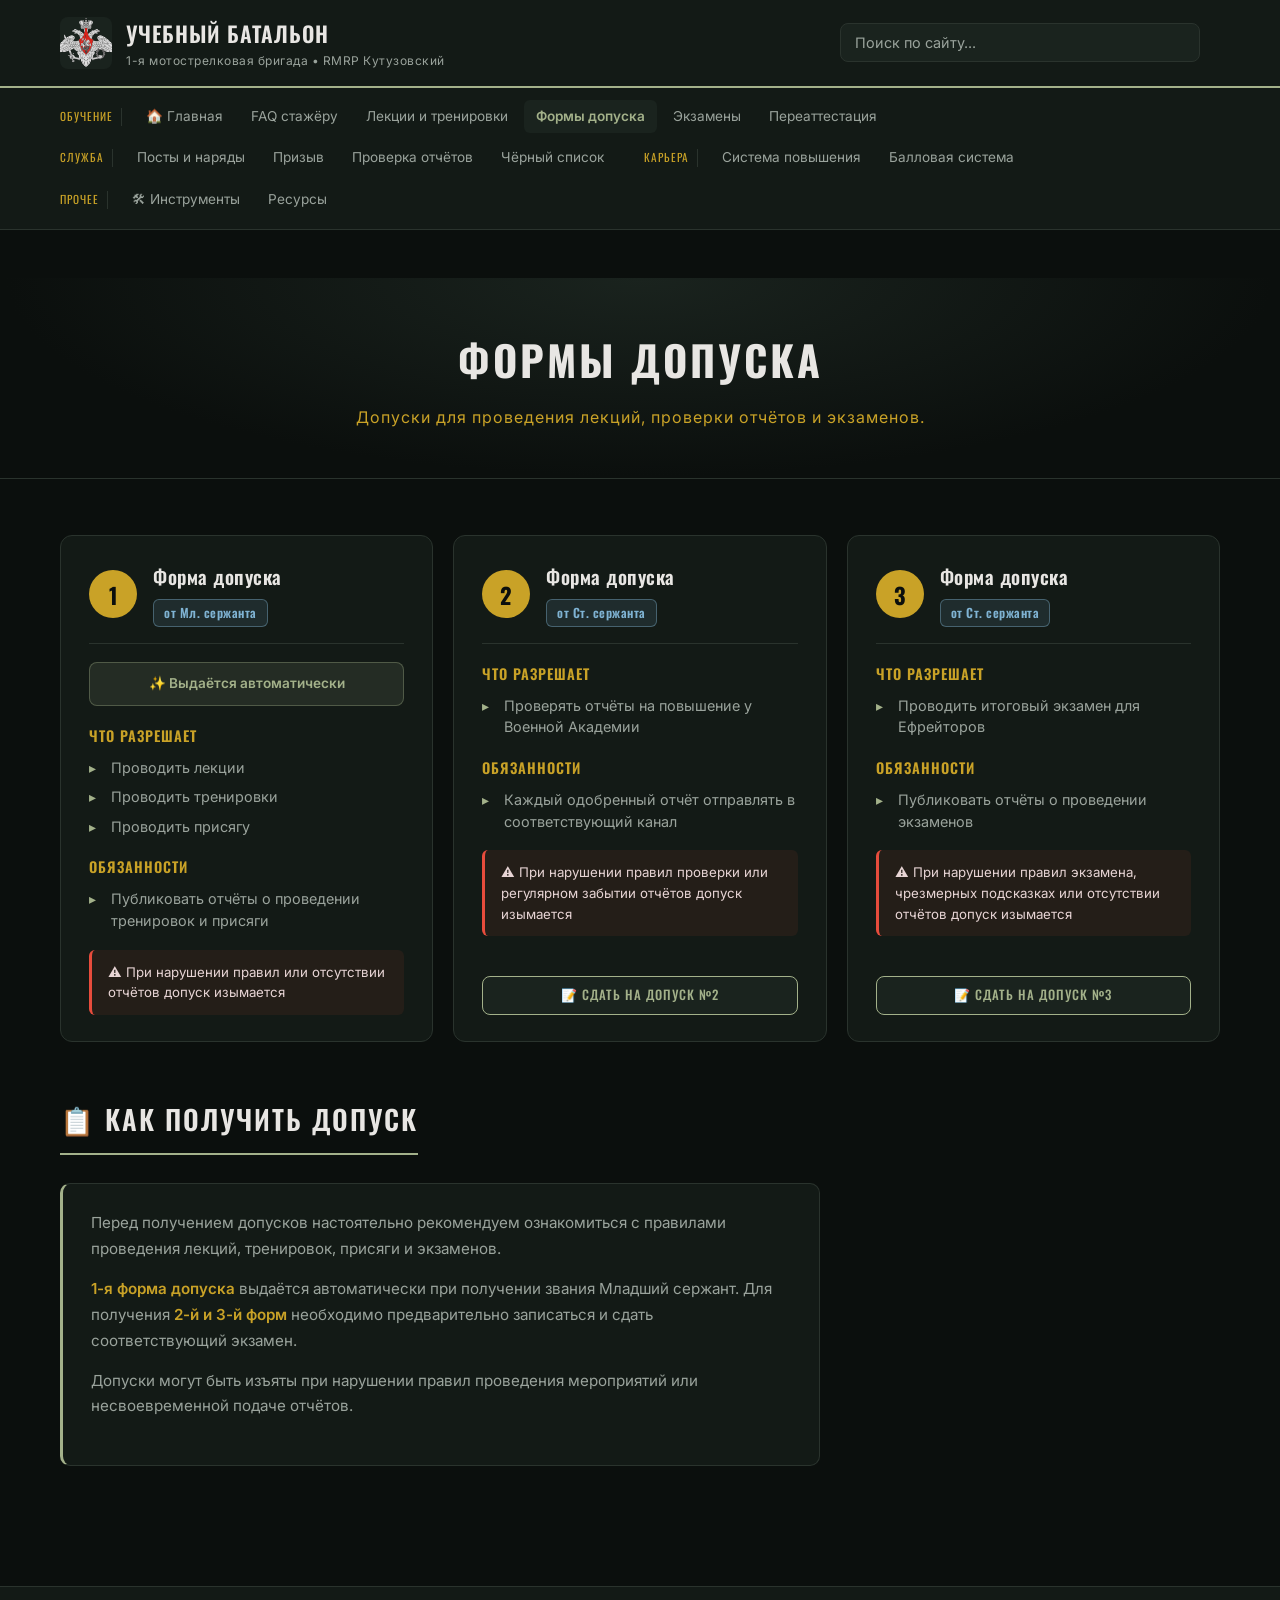
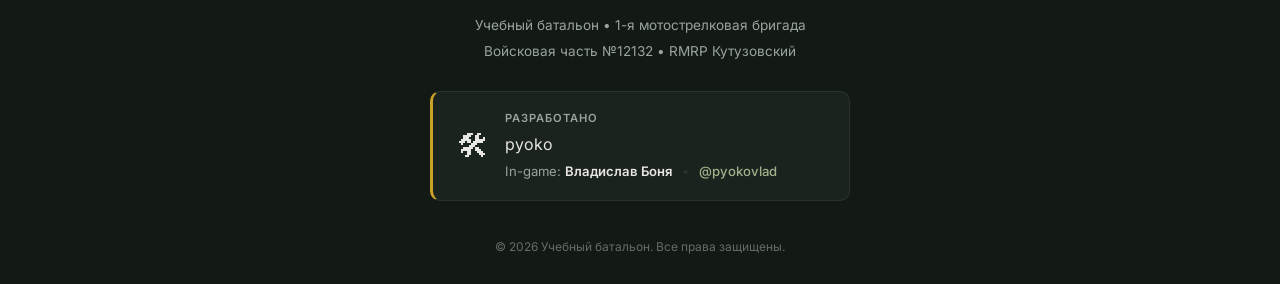
==== access.html @ df7196bb "Add files via upload" ====
<!DOCTYPE html>
<html lang="ru">
<head>
    <meta charset="UTF-8">
    <meta name="viewport" content="width=device-width, initial-scale=1.0">
    <title>Формы допуска | Учебный батальон</title>

    <link rel="preconnect" href="https://fonts.googleapis.com">
    <link rel="preconnect" href="https://fonts.gstatic.com" crossorigin>
    <link href="https://fonts.googleapis.com/css2?family=Oswald:wght@400;500;600;700&family=Inter:wght@400;500;600;700&display=swap" rel="stylesheet">

    <link rel="stylesheet" href="css/style.css">
</head>
<body>

    
    <header class="header">
        <div class="container header__inner">
            <a href="index.html" class="brand">
                <img src="img/logo.png" alt="Эмблема Учебного батальона" class="brand__logo">
                <div class="brand__text">
                    <span class="brand__title">Учебный батальон</span>
                    <span class="brand__subtitle">1-я мотострелковая бригада • RMRP Кутузовский</span>
                </div>
            </a>

            <div class="search">
                <input
                    type="text"
                    class="search__input"
                    id="searchInput"
                    placeholder="Поиск по сайту..."
                    autocomplete="off"
                >
                <button class="search__clear" id="searchClear" type="button" aria-label="Очистить">x</button>
                <div class="search__results" id="searchResults"></div>
            </div>
            <button class="burger" id="burgerBtn" aria-label="Открыть меню">
                <span></span><span></span><span></span>
            </button>
        </div>
    </header>

    
    <nav class="nav" id="mainNav">
        <div class="container nav__inner">
            <div class="nav__group">
                <span class="nav__group-label">Обучение</span>
                <a href="index.html" class="nav__link">🏠 Главная</a>
                <a href="faq.html" class="nav__link">FAQ стажёру</a>
                <a href="lectures.html" class="nav__link">Лекции и тренировки</a>
                <a href="access.html" class="nav__link active">Формы допуска</a>
                <a href="exams.html" class="nav__link">Экзамены</a>
                <a href="reattestation.html" class="nav__link">Переаттестация</a>
            </div>
            <div class="nav__group">
                <span class="nav__group-label">Служба</span>
                <a href="posts.html" class="nav__link">Посты и наряды</a>
                <a href="recruitment.html" class="nav__link">Призыв</a>
                <a href="reports.html" class="nav__link">Проверка отчётов</a>
                <a href="blacklist.html" class="nav__link">Чёрный список</a>
            </div>
            <div class="nav__group">
                <span class="nav__group-label">Карьера</span>
                <a href="promotion.html" class="nav__link">Система повышения</a>
                <a href="points.html" class="nav__link">Балловая система</a>
            </div>
            <div class="nav__group">
                <span class="nav__group-label">Прочее</span>
                <a href="tools.html" class="nav__link">🛠 Инструменты</a>
                <a href="resources.html" class="nav__link">Ресурсы</a>
            </div>
        </div>
    </nav>

    
    <main class="main">

        
        <section class="page-header">
            <div class="container">
                <h1 class="page-header__title">Формы допуска</h1>
                <p class="page-header__subtitle">Допуски для проведения лекций, проверки отчётов и экзаменов.</p>
            </div>
        </section>

        <div class="container">

            
            <section class="section">
                <div class="access-grid">

                    
                    <div class="access-card">
                        <div class="access-card__header">
                            <span class="access-card__number">1</span>
                            <div class="access-card__heading">
                                <h3 class="access-card__title">Форма допуска</h3>
                                <span class="access-card__rank">от Мл. сержанта</span>
                            </div>
                        </div>

                        <div class="access-card__auto">
                            ✨ Выдаётся автоматически
                        </div>

                        <div class="access-card__section">
                            <h4 class="access-card__section-title">Что разрешает</h4>
                            <ul class="access-card__list">
                                <li>Проводить лекции</li>
                                <li>Проводить тренировки</li>
                                <li>Проводить присягу</li>
                            </ul>
                        </div>

                        <div class="access-card__section">
                            <h4 class="access-card__section-title">Обязанности</h4>
                            <ul class="access-card__list">
                                <li>Публиковать отчёты о проведении тренировок и присяги</li>
                            </ul>
                        </div>

                        <div class="access-card__warning">
                            ⚠ При нарушении правил или отсутствии отчётов допуск изымается
                        </div>
                    </div>

                    
                    <div class="access-card">
                        <div class="access-card__header">
                            <span class="access-card__number">2</span>
                            <div class="access-card__heading">
                                <h3 class="access-card__title">Форма допуска</h3>
                                <span class="access-card__rank">от Ст. сержанта</span>
                            </div>
                        </div>

                        <div class="access-card__section">
                            <h4 class="access-card__section-title">Что разрешает</h4>
                            <ul class="access-card__list">
                                <li>Проверять отчёты на повышение у Военной Академии</li>
                            </ul>
                        </div>

                        <div class="access-card__section">
                            <h4 class="access-card__section-title">Обязанности</h4>
                            <ul class="access-card__list">
                                <li>Каждый одобренный отчёт отправлять в соответствующий канал</li>
                            </ul>
                        </div>

                        <div class="access-card__warning">
                            ⚠ При нарушении правил проверки или регулярном забытии отчётов допуск изымается
                        </div>

                        <a href="https://docs.google.com/forms/d/e/1FAIpQLSc1mubwVlGG3bKGA7rMgN6jAyM0IfJm-0R8HkZyYmWvOc7ViA/viewform" target="_blank" class="btn btn--small access-card__btn">📝 Сдать на допуск №2</a>
                    </div>

                    
                    <div class="access-card">
                        <div class="access-card__header">
                            <span class="access-card__number">3</span>
                            <div class="access-card__heading">
                                <h3 class="access-card__title">Форма допуска</h3>
                                <span class="access-card__rank">от Ст. сержанта</span>
                            </div>
                        </div>

                        <div class="access-card__section">
                            <h4 class="access-card__section-title">Что разрешает</h4>
                            <ul class="access-card__list">
                                <li>Проводить итоговый экзамен для Ефрейторов</li>
                            </ul>
                        </div>

                        <div class="access-card__section">
                            <h4 class="access-card__section-title">Обязанности</h4>
                            <ul class="access-card__list">
                                <li>Публиковать отчёты о проведении экзаменов</li>
                            </ul>
                        </div>

                        <div class="access-card__warning">
                            ⚠ При нарушении правил экзамена, чрезмерных подсказках или отсутствии отчётов допуск изымается
                        </div>

                        <a href="https://docs.google.com/forms/d/e/1FAIpQLSf_Vf9tO0Z27Of4yFQCGpBoKPguCtJFKDScznMhPJBxgLlDAA/viewform" target="_blank" class="btn btn--small access-card__btn">📝 Сдать на допуск №3</a>
                    </div>

                </div>
            </section>

            
            <section class="section">
                <h2 class="section__title">📋 Как получить допуск</h2>
                <div class="info-box">
                    <p>
                        Перед получением допусков настоятельно рекомендуем ознакомиться с правилами
                        проведения лекций, тренировок, присяги и экзаменов.
                    </p>
                    <p>
                        <strong>1-я форма допуска</strong> выдаётся автоматически при получении звания
                        Младший сержант. Для получения <strong>2-й и 3-й форм</strong> необходимо
                        предварительно записаться и сдать соответствующий экзамен.
                    </p>
                    <p>
                        Допуски могут быть изъяты при нарушении правил проведения мероприятий
                        или несвоевременной подаче отчётов.
                    </p>
                </div>
            </section>

        </div>
    </main>

    
    
    <footer class="footer">
        <div class="container footer__inner">

            <div class="footer__unit">
                <p class="footer__line">Учебный батальон • 1-я мотострелковая бригада</p>
                <p class="footer__line">Войсковая часть №12132 • RMRP Кутузовский</p>
            </div>
            
            <div class="footer__developer">
                <div class="footer__developer-icon">
                    🛠
                </div>
                <div class="footer__developer-info">
                    <span class="footer__developer-label">Разработано</span>
                    <div class="footer__developer-name">pyoko</div>
                    <div class="footer__developer-meta">
                        <span>In-game: <strong>Владислав Боня</strong></span>
                        <span class="footer__developer-divider">•</span>
                        <a href="#" target="_blank" class="footer__developer-contact">@pyokovlad</a>
                    </div>
                </div>
            </div>
            <p class="footer__copy">© 2026 Учебный батальон. Все права защищены.</p>
        </div>
    </footer>

    <script src="js/script.js"></script>
</body>
</html>
---- css/style.css ----
/* ============================================
   ПЕРЕМЕННЫЕ (цветовая палитра)
   ============================================ */
:root {
    
    --bg-main:      #0b0f0d;   
    --bg-card:      #131a16;   
    --bg-elevated:  #1a231e;   
    --bg-hover:     #212c25;   

    
    --accent:       #a3b18a;   
    --accent-gold:  #c9a227;   
    --accent-hover: #b8c4a0;   

    
    --text-main:    #e8e6e3;
    --text-muted:   #9aa39c;

    
    --border:       #2a332d;

    
    --font-heading: 'Oswald', sans-serif;
    --font-body:    'Inter', sans-serif;
}

/* ============================================
   СБРОС И БАЗА
   ============================================ */
* {
    margin: 0;
    padding: 0;
    box-sizing: border-box;
}

html {
    scroll-behavior: smooth;
}

body {
    font-family: var(--font-body);
    background-color: var(--bg-main);
    color: var(--text-main);
    line-height: 1.6;
    min-height: 100vh;
    display: flex;
    flex-direction: column;
}

img {
    max-width: 100%;
    display: block;
}

a {
    text-decoration: none;
    color: inherit;
}

.container {
    width: 100%;
    max-width: 1200px;
    margin: 0 auto;
    padding: 0 20px;
}

/* ============================================
   ШАПКА
   ============================================ */
.header {
    background: var(--bg-card);
    border-bottom: 2px solid var(--accent);
    position: sticky;
    top: 0;
    z-index: 100;
}

.header__inner {
    display: flex;
    align-items: center;
    justify-content: space-between;
    padding: 16px 20px;
    gap: 16px;
}


.brand {
    display: flex;
    align-items: center;
    gap: 14px;
}

.brand__logo {
    width: 52px;
    height: 52px;
    border-radius: 8px;
    background: var(--bg-elevated);
    object-fit: cover;
}

.brand__text {
    display: flex;
    flex-direction: column;
}

.brand__title {
    font-family: var(--font-heading);
    font-size: 1.35rem;
    font-weight: 600;
    letter-spacing: 1px;
    text-transform: uppercase;
    color: var(--text-main);
}

.brand__subtitle {
    font-size: 0.75rem;
    color: var(--text-muted);
    letter-spacing: 0.5px;
}

/* ============================================
   БУРГЕР-КНОПКА
   ============================================ */
.burger {
    display: none;               
    flex-direction: column;
    justify-content: center;
    gap: 5px;
    width: 44px;
    height: 44px;
    background: var(--bg-elevated);
    border: 1px solid var(--border);
    border-radius: 8px;
    cursor: pointer;
    padding: 10px;
    transition: background 0.25s;
}

.burger:hover {
    background: var(--bg-hover);
}

.burger span {
    display: block;
    height: 2px;
    width: 100%;
    background: var(--accent);
    border-radius: 2px;
    transition: transform 0.3s, opacity 0.3s;
}


.burger.is-open span:nth-child(1) { transform: translateY(7px) rotate(45deg); }
.burger.is-open span:nth-child(2) { opacity: 0; }
.burger.is-open span:nth-child(3) { transform: translateY(-7px) rotate(-45deg); }

/* ============================================
   НАВИГАЦИЯ
   ============================================ */
.nav {
    background: var(--bg-card);
    border-bottom: 1px solid var(--border);
}

.nav__inner {
    display: flex;
    flex-wrap: wrap;
    gap: 8px 28px;
    padding: 12px 20px;
}

.nav__group {
    display: flex;
    align-items: center;
    gap: 4px;
    flex-wrap: wrap;
}

.nav__group-label {
    font-family: var(--font-heading);
    font-size: 0.7rem;
    text-transform: uppercase;
    letter-spacing: 1px;
    color: var(--accent-gold);
    margin-right: 8px;
    padding-right: 8px;
    border-right: 1px solid var(--border);
}

.nav__link {
    font-size: 0.85rem;
    color: var(--text-muted);
    padding: 6px 12px;
    border-radius: 6px;
    transition: color 0.25s, background 0.25s;
    white-space: nowrap;
}

.nav__link:hover {
    color: var(--text-main);
    background: var(--bg-hover);
}

.nav__link.active {
    color: var(--accent);
    background: var(--bg-elevated);
    font-weight: 600;
}

/* ============================================
   ОСНОВНОЙ КОНТЕНТ
   ============================================ */
.main {
    flex: 1;                     
    padding: 48px 0 64px;
}



/* ============================================
   ФУТЕР
   ============================================ */
.footer {
    background: var(--bg-card);
    border-top: 1px solid var(--border);
    padding: 28px 0;
}

.footer__inner {
    text-align: center;
}

.footer__line {
    font-size: 0.85rem;
    color: var(--text-muted);
    margin-bottom: 4px;
}

.footer__copy {
    font-size: 0.75rem;
    color: var(--text-muted);
    opacity: 0.6;
    margin-top: 12px;
}

/* ============================================
   МОБИЛЬНАЯ ВЕРСИЯ
   ============================================ */
@media (max-width: 900px) {

    .burger {
        display: flex;
    }

    .brand__title {
        font-size: 1.1rem;
    }

    .brand__subtitle {
        font-size: 0.68rem;
    }

    
    .nav {
        position: fixed;
        top: 0;
        right: -300px;            
        width: 280px;
        height: 100vh;
        background: var(--bg-card);
        border-left: 1px solid var(--border);
        border-bottom: none;
        overflow-y: auto;
        padding-top: 80px;         
        transition: right 0.3s ease;
        z-index: 90;
    }

    .nav.is-open {
        right: 0;
    }

    .nav__inner {
        flex-direction: column;
        align-items: stretch;
        gap: 24px;
    }

    .nav__group {
        flex-direction: column;
        align-items: stretch;
        gap: 2px;
    }

    .nav__group-label {
        border-right: none;
        border-bottom: 1px solid var(--border);
        padding: 0 12px 8px;
        margin: 0 0 8px 0;
    }

    .nav__link {
        padding: 10px 14px;
        font-size: 0.95rem;
    }

    
    body.nav-open::before {
        content: '';
        position: fixed;
        inset: 0;
        background: rgba(0, 0, 0, 0.6);
        z-index: 85;
        animation: fadeIn 0.3s ease;
    }

    body.nav-open {
        overflow: hidden;          
    }

    .hero__title {
        font-size: 2.2rem;
        letter-spacing: 2px;
    }
}

@keyframes fadeIn {
    from { opacity: 0; }
    to   { opacity: 1; }
}

@media (max-width: 480px) {
    .brand__logo {
        width: 44px;
        height: 44px;
    }
    .brand__subtitle {
        display: none;             
    }
    .hero__title {
        font-size: 1.8rem;
    }
}


/* ============================================
   КНОПКИ
   ============================================ */
.btn {
    display: inline-block;
    font-family: var(--font-heading);
    font-size: 0.95rem;
    font-weight: 500;
    letter-spacing: 1px;
    text-transform: uppercase;
    padding: 12px 28px;
    border-radius: 8px;
    cursor: pointer;
    transition: all 0.25s ease;
    border: 1px solid transparent;
}

.btn--gold {
    background: var(--accent-gold);
    color: #0b0f0d;
}

.btn--gold:hover {
    background: #d9b23a;
    transform: translateY(-2px);
    box-shadow: 0 6px 18px rgba(201, 162, 39, 0.3);
}

.btn--outline {
    background: transparent;
    color: var(--accent);
    border-color: var(--accent);
}

.btn--outline:hover {
    background: var(--accent);
    color: #0b0f0d;
    transform: translateY(-2px);
}

.btn--small {
    padding: 8px 20px;
    font-size: 0.8rem;
    background: var(--bg-elevated);
    color: var(--accent);
    border: 1px solid var(--accent);
}

.btn--small:hover {
    background: var(--accent);
    color: #0b0f0d;
}

/* ============================================
   HERO (обновлённый)
   ============================================ */
.hero {
    text-align: center;
    padding: 64px 0 72px;
    background: radial-gradient(ellipse at top, var(--bg-elevated) 0%, var(--bg-main) 70%);
    border-bottom: 1px solid var(--border);
}

.hero__title {
    font-family: var(--font-heading);
    font-size: 3.4rem;
    font-weight: 700;
    text-transform: uppercase;
    letter-spacing: 4px;
    color: var(--text-main);
    margin-bottom: 14px;
}

.hero__subtitle {
    font-size: 1rem;
    color: var(--accent-gold);
    letter-spacing: 1.5px;
    margin-bottom: 22px;
}

.hero__text {
    max-width: 680px;
    margin: 0 auto 32px;
    color: var(--text-muted);
    font-size: 1.05rem;
}

.hero__actions {
    display: flex;
    justify-content: center;
    gap: 16px;
    flex-wrap: wrap;
}

/* ============================================
   СЕКЦИИ
   ============================================ */
.section {
    margin: 56px 0;
}

.section__title {
    font-family: var(--font-heading);
    font-size: 1.7rem;
    font-weight: 600;
    text-transform: uppercase;
    letter-spacing: 2px;
    color: var(--text-main);
    margin-bottom: 28px;
    padding-bottom: 12px;
    border-bottom: 2px solid var(--accent);
    display: inline-block;
}

/* ============================================
   КАРТОЧКИ (быстрый доступ)
   ============================================ */
.cards-grid {
    display: grid;
    grid-template-columns: repeat(auto-fill, minmax(280px, 1fr));
    gap: 20px;
}

.cards-grid--3 {
    grid-template-columns: repeat(auto-fill, minmax(300px, 1fr));
}

.card {
    background: var(--bg-card);
    border: 1px solid var(--border);
    border-radius: 12px;
    padding: 28px 24px;
    transition: all 0.3s ease;
    display: block;
    position: relative;
    overflow: hidden;
}

.card::before {
    content: '';
    position: absolute;
    top: 0;
    left: 0;
    width: 100%;
    height: 3px;
    background: var(--accent);
    transform: scaleX(0);
    transform-origin: left;
    transition: transform 0.3s ease;
}

.card:hover {
    background: var(--bg-elevated);
    border-color: var(--accent);
    transform: translateY(-4px);
    box-shadow: 0 8px 24px rgba(0, 0, 0, 0.4);
}

.card:hover::before {
    transform: scaleX(1);
}

.card__icon {
    font-size: 2.4rem;
    display: block;
    margin-bottom: 16px;
}

.card__title {
    font-family: var(--font-heading);
    font-size: 1.2rem;
    font-weight: 600;
    color: var(--text-main);
    margin-bottom: 10px;
    letter-spacing: 0.5px;
}

.card__text {
    font-size: 0.9rem;
    color: var(--text-muted);
    line-height: 1.5;
}

/* ============================================
   ПАНЕЛИ (полезно знать)
   ============================================ */
.panel {
    background: var(--bg-card);
    border: 1px solid var(--border);
    border-left: 3px solid var(--accent-gold);
    border-radius: 10px;
    padding: 26px 24px;
    display: flex;
    flex-direction: column;
    gap: 14px;
    transition: background 0.3s ease;
}

.panel:hover {
    background: var(--bg-elevated);
}

.panel__title {
    font-family: var(--font-heading);
    font-size: 1.15rem;
    font-weight: 600;
    color: var(--accent-gold);
    letter-spacing: 0.5px;
}

.panel__text {
    font-size: 0.9rem;
    color: var(--text-muted);
    line-height: 1.6;
    flex-grow: 1;
}

.panel .btn {
    align-self: flex-start;
}

/* ============================================
   ОБЪЯВЛЕНИЯ
   ============================================ */
/* ============================================
   ОБЪЯВЛЕНИЯ
   ============================================ */
.announcements {
    display: flex;
    flex-direction: column;
    gap: 16px;
}


.announcement {
    display: flex;
    gap: 24px;
    background: var(--bg-card);
    border: 1px solid var(--border);
    border-radius: 10px;
    padding: 22px 26px;
    transition: border-color 0.3s ease, background 0.3s ease;
}

.announcement:hover {
    border-color: var(--accent-gold);
    background: var(--bg-elevated);
}

.announcement__date {
    flex-shrink: 0;
    font-family: var(--font-heading);
    font-size: 0.9rem;
    color: var(--accent-gold);
    background: var(--bg-elevated);
    border: 1px solid var(--border);
    border-radius: 6px;
    padding: 8px 14px;
    height: fit-content;
    letter-spacing: 1px;
}

.announcement__body {
    flex-grow: 1;
}

.announcement__title {
    font-family: var(--font-heading);
    font-size: 1.1rem;
    font-weight: 600;
    color: var(--text-main);
    margin-bottom: 8px;
    letter-spacing: 0.5px;
}

.announcement__text {
    font-size: 0.9rem;
    color: var(--text-muted);
    line-height: 1.6;
}

/* ============================================
   ВАЖНОЕ ОБЪЯВЛЕНИЕ (красное, увеличенное)
   ============================================ */
.announcement--important {
    background: linear-gradient(135deg, #3a1518 0%, #2a1013 100%);
    border: 1px solid #c0392b;
    border-left: 4px solid #e74c3c;
    padding: 30px 32px;
    box-shadow: 0 4px 20px rgba(231, 76, 60, 0.15);
}

.announcement--important:hover {
    border-color: #e74c3c;
    border-left-color: #e74c3c;
    background: linear-gradient(135deg, #451a1d 0%, #331316 100%);
}

.announcement--important .announcement__title {
    color: #e74c3c;
    font-size: 1.35rem;
}

.announcement--important .announcement__text {
    font-size: 1rem;
    color: #e8d5d5;
}

.announcement--important .announcement__date {
    color: #e74c3c;
    border-color: #c0392b;
    background: rgba(231, 76, 60, 0.12);
}


.announcement__badge {
    display: inline-block;
    font-family: var(--font-heading);
    font-size: 0.75rem;
    font-weight: 600;
    text-transform: uppercase;
    letter-spacing: 1.5px;
    color: #fff;
    background: #e74c3c;
    padding: 5px 14px;
    border-radius: 4px;
    margin-bottom: 14px;
    animation: badgePulse 2s infinite;
}


@keyframes badgePulse {
    0%, 100% { box-shadow: 0 0 0 0 rgba(231, 76, 60, 0.55); }
    50%      { box-shadow: 0 0 0 9px rgba(231, 76, 60, 0); }
}


@media (max-width: 480px) {
    .announcement {
        flex-direction: column;
        gap: 14px;
        padding: 18px 20px;
    }
    .announcement--important {
        padding: 24px 20px;
    }
    .announcement__date {
        align-self: flex-start;
    }
}

/* ============================================
   МОБИЛЬНАЯ АДАПТАЦИЯ ГЛАВНОЙ
   ============================================ */
@media (max-width: 900px) {
    .hero__title {
        font-size: 2.4rem;
        letter-spacing: 2px;
    }
    .hero {
        padding: 48px 0 56px;
    }
    .section {
        margin: 40px 0;
    }
}

@media (max-width: 480px) {
    .hero__title {
        font-size: 1.9rem;
    }
    .hero__actions {
        flex-direction: column;
        align-items: stretch;
    }
    .btn {
        text-align: center;
    }
    .cards-grid {
        grid-template-columns: 1fr;
    }
    .announcement {
        flex-direction: column;
        gap: 14px;
        padding: 18px 20px;
    }
    .section__title {
        font-size: 1.4rem;
    }
}


/* ============================================
   ЗАГОЛОВОК ВНУТРЕННЕЙ СТРАНИЦЫ
   ============================================ */
.page-header {
    text-align: center;
    padding: 48px 20px;
    background: radial-gradient(ellipse at top, var(--bg-elevated) 0%, var(--bg-main) 70%);
    border-bottom: 1px solid var(--border);
    margin-bottom: 40px;
}

.page-header__title {
    font-family: var(--font-heading);
    font-size: 2.6rem;
    font-weight: 700;
    text-transform: uppercase;
    letter-spacing: 3px;
    color: var(--text-main);
    margin-bottom: 12px;
}

.page-header__subtitle {
    color: var(--accent-gold);
    font-size: 1rem;
    letter-spacing: 1px;
    max-width: 600px;
    margin: 0 auto;
}

/* ============================================
   FAQ
   ============================================ */
.faq {
    max-width: 820px;
    margin: 0 auto 60px;
}

.faq__category {
    margin-bottom: 40px;
}

.faq__category-title {
    font-family: var(--font-heading);
    font-size: 1.4rem;
    font-weight: 600;
    color: var(--accent);
    text-transform: uppercase;
    letter-spacing: 1.5px;
    margin-bottom: 18px;
    padding-bottom: 10px;
    border-bottom: 1px solid var(--border);
}


.faq__item {
    background: var(--bg-card);
    border: 1px solid var(--border);
    border-radius: 10px;
    margin-bottom: 12px;
    overflow: hidden;
    transition: border-color 0.3s ease, background 0.3s ease;
}

.faq__item:hover {
    border-color: var(--accent);
}

.faq__item[open] {
    border-color: var(--accent);
    background: var(--bg-elevated);
}


.faq__question {
    padding: 18px 56px 18px 24px;
    cursor: pointer;
    font-weight: 600;
    font-size: 1rem;
    color: var(--text-main);
    list-style: none;
    position: relative;
    transition: color 0.25s ease;
}


.faq__question::-webkit-details-marker { display: none; }
.faq__question::marker { content: ''; }


.faq__question::after {
    content: '+';
    position: absolute;
    right: 24px;
    top: 50%;
    transform: translateY(-50%);
    font-size: 1.6rem;
    font-weight: 400;
    color: var(--accent);
    transition: transform 0.3s ease;
}

.faq__item[open] .faq__question::after {
    content: '−';
}

.faq__question:hover {
    color: var(--accent);
}


.faq__answer {
    padding: 0 24px 22px;
    color: var(--text-muted);
    line-height: 1.7;
    font-size: 0.95rem;
}

.faq__answer p {
    margin-bottom: 12px;
}

.faq__answer p:last-child {
    margin-bottom: 0;
}

.faq__answer ul,
.faq__answer ol {
    padding-left: 22px;
    margin-bottom: 12px;
}

.faq__answer li {
    margin-bottom: 6px;
}

.faq__answer strong {
    color: var(--accent-gold);
    font-weight: 600;
}

.faq__answer em {
    color: var(--accent);
    font-style: italic;
}

.faq__answer a {
    color: var(--accent);
    text-decoration: underline;
}

.faq__answer a:hover {
    color: var(--accent-hover);
}

/* ============================================
   МОБИЛЬНАЯ АДАПТАЦИЯ FAQ
   ============================================ */
@media (max-width: 600px) {
    .page-header__title {
        font-size: 2rem;
        letter-spacing: 2px;
    }
    .faq__question {
        font-size: 0.92rem;
        padding: 16px 48px 16px 18px;
    }
    .faq__question::after {
        right: 18px;
    }
    .faq__answer {
        padding: 0 18px 18px;
    }
}


.faq__note {
    background: rgba(201, 162, 39, 0.08);
    border-left: 3px solid var(--accent-gold);
    border-radius: 6px;
    padding: 14px 18px;
    margin: 16px 0;
}

.faq__note p {
    margin-bottom: 8px;
}

.faq__note ul {
    margin-bottom: 0;
}

.faq__note strong {
    color: var(--accent-gold);
}


/* ============================================
   ПОШАГОВАЯ ИНСТРУКЦИЯ (шаги)
   ============================================ */
.steps {
    display: flex;
    flex-direction: column;
    gap: 0;
    max-width: 760px;
}

.step {
    display: flex;
    gap: 20px;
    position: relative;
    padding-bottom: 28px;
}


.step:not(:last-child)::before {
    content: '';
    position: absolute;
    left: 21px;
    top: 46px;
    bottom: 0;
    width: 2px;
    background: var(--border);
}

.step__number {
    flex-shrink: 0;
    width: 44px;
    height: 44px;
    border-radius: 50%;
    background: var(--bg-elevated);
    border: 2px solid var(--accent);
    color: var(--accent);
    font-family: var(--font-heading);
    font-size: 1.2rem;
    font-weight: 600;
    display: flex;
    align-items: center;
    justify-content: center;
    position: relative;
    z-index: 1;
}

.step__content {
    flex-grow: 1;
    padding-top: 6px;
}

.step__title {
    font-family: var(--font-heading);
    font-size: 1.1rem;
    font-weight: 600;
    color: var(--text-main);
    margin-bottom: 6px;
    letter-spacing: 0.5px;
}

.step__text {
    color: var(--text-muted);
    font-size: 0.92rem;
    line-height: 1.6;
}

.step__text em {
    color: var(--accent);
    font-style: italic;
}

.step__text strong {
    color: var(--accent-gold);
    font-weight: 600;
}

/* ============================================
   ИНФОРМАЦИОННЫЙ БЛОК (info-box)
   ============================================ */
.info-box {
    background: var(--bg-card);
    border: 1px solid var(--border);
    border-left: 3px solid var(--accent);
    border-radius: 10px;
    padding: 26px 28px;
    max-width: 760px;
}

.info-box p {
    color: var(--text-muted);
    line-height: 1.7;
    font-size: 0.95rem;
    margin-bottom: 14px;
}

.info-box p:last-of-type {
    margin-bottom: 20px;
}

.info-box strong {
    color: var(--accent-gold);
    font-weight: 600;
}

/* ============================================
   ГРУППЫ И КАРТОЧКИ ЗАНЯТИЙ
   ============================================ */
.activity-group {
    margin-bottom: 36px;
}

.activity-group__title {
    font-family: var(--font-heading);
    font-size: 1.2rem;
    font-weight: 600;
    color: var(--accent-gold);
    text-transform: uppercase;
    letter-spacing: 1px;
    margin-bottom: 18px;
}

.activity-grid {
    display: grid;
    grid-template-columns: repeat(auto-fill, minmax(280px, 1fr));
    gap: 16px;
}

.activity-card {
    background: var(--bg-card);
    border: 1px solid var(--border);
    border-radius: 10px;
    padding: 20px 22px;
    transition: all 0.3s ease;
}

.activity-card:hover {
    border-color: var(--accent);
    background: var(--bg-elevated);
    transform: translateY(-3px);
}


.activity-card--external {
    border-color: rgba(201, 162, 39, 0.35);
    background: linear-gradient(135deg, var(--bg-card) 0%, rgba(201, 162, 39, 0.04) 100%);
}

.activity-card__header {
    display: flex;
    align-items: center;
    justify-content: space-between;
    gap: 12px;
    margin-bottom: 14px;
}

.activity-card__title {
    font-family: var(--font-heading);
    font-size: 1.05rem;
    font-weight: 600;
    color: var(--text-main);
    letter-spacing: 0.5px;
}


.activity-card__points {
    flex-shrink: 0;
    font-family: var(--font-heading);
    font-size: 0.85rem;
    font-weight: 600;
    color: var(--accent-gold);
    background: rgba(201, 162, 39, 0.12);
    border: 1px solid rgba(201, 162, 39, 0.3);
    border-radius: 6px;
    padding: 4px 10px;
    letter-spacing: 0.5px;
    white-space: nowrap;
}


.activity-card__meta {
    display: flex;
    flex-direction: column;
    gap: 6px;
}

.activity-card__meta span {
    font-size: 0.85rem;
    color: var(--text-muted);
}

/* ============================================
   БЕЙДЖИ подразделений
   ============================================ */
.badge {
    flex-shrink: 0;
    font-family: var(--font-heading);
    font-size: 0.75rem;
    font-weight: 600;
    text-transform: uppercase;
    letter-spacing: 1px;
    border-radius: 6px;
    padding: 4px 10px;
    white-space: nowrap;
}

.badge--sso {
    color: #7fb3d3;
    background: rgba(127, 179, 211, 0.12);
    border: 1px solid rgba(127, 179, 211, 0.4);
}

.badge--mr {
    color: #d38b8b;
    background: rgba(211, 139, 139, 0.12);
    border: 1px solid rgba(211, 139, 139, 0.4);
}

/* ============================================
   ЛЕГЕНДА
   ============================================ */
.activity-legend {
    display: flex;
    flex-direction: column;
    gap: 10px;
    margin-top: 24px;
    padding: 18px 22px;
    background: var(--bg-card);
    border: 1px dashed var(--border);
    border-radius: 10px;
}

.activity-legend__item {
    display: flex;
    align-items: center;
    gap: 10px;
    font-size: 0.88rem;
    color: var(--text-muted);
}

/* ============================================
   МОБИЛЬНАЯ АДАПТАЦИЯ
   ============================================ */
@media (max-width: 600px) {
    .step {
        gap: 14px;
    }
    .step__number {
        width: 38px;
        height: 38px;
        font-size: 1rem;
    }
    .step:not(:last-child)::before {
        left: 18px;
        top: 40px;
    }
    .activity-grid {
        grid-template-columns: 1fr;
    }
    .info-box {
        padding: 20px;
    }
    .activity-card__header {
        flex-direction: column;
        align-items: flex-start;
    }
}


/* ============================================
   СЕТКА ПОСТОВ
   ============================================ */
.posts-grid {
    display: grid;
    grid-template-columns: repeat(auto-fill, minmax(400px, 1fr));
    gap: 20px;
}

/* ============================================
   КАРТОЧКА ПОСТА
   ============================================ */
.post-card {
    background: var(--bg-card);
    border: 1px solid var(--border);
    border-radius: 12px;
    padding: 26px 28px;
    display: flex;
    flex-direction: column;
    gap: 18px;
    transition: border-color 0.3s ease, background 0.3s ease;
}

.post-card:hover {
    border-color: var(--accent);
    background: var(--bg-elevated);
}


.post-card__header {
    display: flex;
    align-items: center;
    justify-content: space-between;
    gap: 12px;
    flex-wrap: wrap;
    padding-bottom: 14px;
    border-bottom: 1px solid var(--border);
}

.post-card__title {
    font-family: var(--font-heading);
    font-size: 1.3rem;
    font-weight: 600;
    color: var(--text-main);
    letter-spacing: 0.5px;
}


.post-card__rank {
    flex-shrink: 0;
    font-family: var(--font-heading);
    font-size: 0.8rem;
    font-weight: 600;
    color: #7fb3d3;
    background: rgba(127, 179, 211, 0.12);
    border: 1px solid rgba(127, 179, 211, 0.4);
    border-radius: 6px;
    padding: 5px 12px;
    letter-spacing: 0.5px;
    white-space: nowrap;
}


.post-card__form {
    display: flex;
    align-items: center;
    gap: 10px;
    flex-wrap: wrap;
    font-size: 0.92rem;
}

.post-card__form-label {
    color: var(--text-muted);
    font-weight: 600;
}

.post-card__form-value {
    color: var(--text-main);
}


.post-card__section-title {
    font-family: var(--font-heading);
    font-size: 0.95rem;
    font-weight: 600;
    color: var(--accent-gold);
    text-transform: uppercase;
    letter-spacing: 1px;
    margin-bottom: 10px;
}

.post-card__desc {
    color: var(--text-muted);
    font-size: 0.9rem;
    line-height: 1.6;
    margin-bottom: 10px;
}


.post-card__duties {
    list-style: none;
    display: flex;
    flex-direction: column;
    gap: 8px;
}

.post-card__duties li {
    color: var(--text-muted);
    font-size: 0.9rem;
    line-height: 1.55;
    padding-left: 22px;
    position: relative;
}

.post-card__duties li::before {
    content: '▸';
    position: absolute;
    left: 0;
    color: var(--accent);
    font-size: 0.9rem;
}

.post-card__duties li strong {
    color: var(--accent-gold);
    font-weight: 600;
}


.post-card__note {
    background: rgba(127, 179, 211, 0.08);
    border-left: 3px solid #7fb3d3;
    border-radius: 6px;
    padding: 12px 16px;
    font-size: 0.85rem;
    color: var(--text-muted);
    line-height: 1.6;
}


.post-card__points {
    background: rgba(201, 162, 39, 0.1);
    border: 1px solid rgba(201, 162, 39, 0.3);
    border-radius: 8px;
    padding: 12px 16px;
    font-size: 0.88rem;
    color: var(--accent-gold);
    font-weight: 600;
    line-height: 1.5;
}


.badge--weapon {
    color: #e0a35c;
    background: rgba(224, 163, 92, 0.12);
    border: 1px solid rgba(224, 163, 92, 0.4);
}

/* ============================================
   МОБИЛЬНАЯ АДАПТАЦИЯ
   ============================================ */
@media (max-width: 900px) {
    .posts-grid {
        grid-template-columns: 1fr;
    }
}

@media (max-width: 600px) {
    .post-card {
        padding: 20px;
    }
    .post-card__header {
        flex-direction: column;
        align-items: flex-start;
    }
    .post-card__title {
        font-size: 1.15rem;
    }
}



/* ============================================
   КАРТОЧКИ-МЕТРИКИ (параметры экзамена)
   ============================================ */
.metrics-grid {
    display: grid;
    grid-template-columns: repeat(auto-fill, minmax(160px, 1fr));
    gap: 16px;
}

.metric-card {
    background: var(--bg-card);
    border: 1px solid var(--border);
    border-radius: 10px;
    padding: 22px 16px;
    text-align: center;
    transition: all 0.3s ease;
}

.metric-card:hover {
    border-color: var(--accent-gold);
    background: var(--bg-elevated);
    transform: translateY(-3px);
}

.metric-card__icon {
    font-size: 2rem;
    margin-bottom: 10px;
}

.metric-card__value {
    font-family: var(--font-heading);
    font-size: 1.5rem;
    font-weight: 700;
    color: var(--accent-gold);
    margin-bottom: 4px;
    letter-spacing: 0.5px;
}

.metric-card__label {
    font-size: 0.78rem;
    color: var(--text-muted);
    text-transform: uppercase;
    letter-spacing: 0.5px;
    line-height: 1.4;
}

/* ============================================
   ПРЕДУПРЕЖДЕНИЕ (красный блок)
   ============================================ */
.warning-box {
    background: linear-gradient(135deg, #3a1518 0%, #2a1013 100%);
    border: 1px solid #c0392b;
    border-left: 4px solid #e74c3c;
    border-radius: 10px;
    padding: 20px 24px;
    margin-bottom: 24px;
}

.warning-box p {
    color: #e8d5d5;
    line-height: 1.6;
    font-size: 0.95rem;
}

.warning-box strong {
    color: #e74c3c;
    font-weight: 700;
}

/* ============================================
   КАРТОЧКИ ВАРИАНТОВ ЭКЗАМЕНОВ
   ============================================ */
.exam-cards {
    display: grid;
    grid-template-columns: repeat(auto-fill, minmax(220px, 1fr));
    gap: 16px;
}

.exam-card {
    background: var(--bg-card);
    border: 1px solid var(--border);
    border-radius: 10px;
    padding: 24px 22px;
    text-align: center;
    transition: all 0.3s ease;
    display: block;
    cursor: pointer;
}

.exam-card:hover {
    border-color: var(--accent);
    background: var(--bg-elevated);
    transform: translateY(-3px);
    box-shadow: 0 8px 20px rgba(0, 0, 0, 0.3);
}

.exam-card__icon {
    font-size: 2.2rem;
    margin-bottom: 12px;
}

.exam-card__title {
    font-family: var(--font-heading);
    font-size: 1.05rem;
    font-weight: 600;
    color: var(--text-main);
    margin-bottom: 6px;
    letter-spacing: 0.5px;
}

.exam-card__text {
    font-size: 0.85rem;
    color: var(--text-muted);
}


.exam-card--results {
    border-color: rgba(201, 162, 39, 0.4);
    background: linear-gradient(135deg, var(--bg-card) 0%, rgba(201, 162, 39, 0.05) 100%);
}

.exam-card--results:hover {
    border-color: var(--accent-gold);
}

/* ============================================
   МОБИЛЬНАЯ АДАПТАЦИЯ
   ============================================ */
@media (max-width: 600px) {
    .metrics-grid {
        grid-template-columns: repeat(2, 1fr);
        gap: 12px;
    }
    .metric-card {
        padding: 18px 12px;
    }
    .metric-card__value {
        font-size: 1.25rem;
    }
    .exam-cards {
        grid-template-columns: 1fr;
    }
    .warning-box {
        padding: 16px 18px;
    }
}


/* ============================================
   СЕТКА ФОРМ ДОПУСКА
   ============================================ */
.access-grid {
    display: grid;
    grid-template-columns: repeat(auto-fill, minmax(300px, 1fr));
    gap: 20px;
}

/* ============================================
   КАРТОЧКА ФОРМЫ ДОПУСКА
   ============================================ */
.access-card {
    background: var(--bg-card);
    border: 1px solid var(--border);
    border-radius: 12px;
    padding: 26px 28px;
    display: flex;
    flex-direction: column;
    gap: 18px;
    transition: border-color 0.3s ease, background 0.3s ease;
}

.access-card:hover {
    border-color: var(--accent);
    background: var(--bg-elevated);
}


.access-card__header {
    display: flex;
    align-items: center;
    gap: 16px;
    padding-bottom: 16px;
    border-bottom: 1px solid var(--border);
}


.access-card__number {
    flex-shrink: 0;
    width: 48px;
    height: 48px;
    border-radius: 50%;
    background: var(--accent-gold);
    color: var(--bg-main);
    font-family: var(--font-heading);
    font-size: 1.4rem;
    font-weight: 700;
    display: flex;
    align-items: center;
    justify-content: center;
}

.access-card__heading {
    display: flex;
    flex-direction: column;
    gap: 6px;
}

.access-card__title {
    font-family: var(--font-heading);
    font-size: 1.2rem;
    font-weight: 600;
    color: var(--text-main);
    letter-spacing: 0.5px;
}


.access-card__rank {
    align-self: flex-start;
    font-family: var(--font-heading);
    font-size: 0.78rem;
    font-weight: 600;
    color: #7fb3d3;
    background: rgba(127, 179, 211, 0.12);
    border: 1px solid rgba(127, 179, 211, 0.4);
    border-radius: 6px;
    padding: 3px 10px;
    letter-spacing: 0.5px;
    white-space: nowrap;
}


.access-card__auto {
    background: rgba(163, 177, 138, 0.12);
    border: 1px solid rgba(163, 177, 138, 0.35);
    border-radius: 8px;
    padding: 10px 14px;
    font-size: 0.85rem;
    color: var(--accent);
    font-weight: 600;
    text-align: center;
}


.access-card__section-title {
    font-family: var(--font-heading);
    font-size: 0.9rem;
    font-weight: 600;
    color: var(--accent-gold);
    text-transform: uppercase;
    letter-spacing: 1px;
    margin-bottom: 10px;
}

.access-card__list {
    list-style: none;
    display: flex;
    flex-direction: column;
    gap: 8px;
}

.access-card__list li {
    color: var(--text-muted);
    font-size: 0.9rem;
    line-height: 1.5;
    padding-left: 22px;
    position: relative;
}

.access-card__list li::before {
    content: '▸';
    position: absolute;
    left: 0;
    color: var(--accent);
}


.access-card__warning {
    background: rgba(231, 76, 60, 0.08);
    border-left: 3px solid #e74c3c;
    border-radius: 6px;
    padding: 12px 16px;
    font-size: 0.83rem;
    color: #e8d5d5;
    line-height: 1.55;
}


.access-card__btn {
    align-self: stretch;
    text-align: center;
    margin-top: auto;
}

/* ============================================
   МОБИЛЬНАЯ АДАПТАЦИЯ
   ============================================ */
@media (max-width: 900px) {
    .access-grid {
        grid-template-columns: 1fr;
    }
}

@media (max-width: 600px) {
    .access-card {
        padding: 20px;
    }
    .access-card__number {
        width: 42px;
        height: 42px;
        font-size: 1.2rem;
    }
}


/* ============================================
   СПИСОК ВНУТРИ ШАГА
   ============================================ */
.step__list {
    list-style: none;
    display: flex;
    flex-direction: column;
    gap: 8px;
    margin-top: 8px;
}

.step__list li {
    color: var(--text-muted);
    font-size: 0.92rem;
    line-height: 1.55;
    padding-left: 22px;
    position: relative;
}

.step__list li::before {
    content: '▸';
    position: absolute;
    left: 0;
    color: var(--accent);
}

/* ============================================
   КАРТОЧКИ ДОКУМЕНТОВ
   ============================================ */
.doc-grid {
    display: grid;
    grid-template-columns: repeat(auto-fill, minmax(220px, 1fr));
    gap: 16px;
}

.doc-card {
    background: var(--bg-card);
    border: 1px solid var(--border);
    border-radius: 10px;
    padding: 24px 22px;
    transition: all 0.3s ease;
}

.doc-card:hover {
    border-color: var(--accent);
    background: var(--bg-elevated);
    transform: translateY(-3px);
}

.doc-card__icon {
    font-size: 2rem;
    margin-bottom: 12px;
}

.doc-card__title {
    font-family: var(--font-heading);
    font-size: 1rem;
    font-weight: 600;
    color: var(--text-main);
    margin-bottom: 8px;
    letter-spacing: 0.5px;
}

.doc-card__text {
    font-size: 0.85rem;
    color: var(--text-muted);
    line-height: 1.55;
}

/* ============================================
   ТЕКСТ ШАБЛОНА ОБЪЯВЛЕНИЯ
   ============================================ */
.template-text {
    background: var(--bg-main);
    border: 1px solid var(--border);
    border-radius: 8px;
    padding: 18px 20px;
    font-size: 0.9rem;
    color: var(--text-main);
    line-height: 1.7;
    user-select: all;
    cursor: text;
}

/* ============================================
   МОБИЛЬНАЯ АДАПТАЦИЯ
   ============================================ */
@media (max-width: 600px) {
    .doc-grid {
        grid-template-columns: 1fr;
    }
    .template-text {
        padding: 14px 16px;
        font-size: 0.85rem;
    }
}


/* ============================================
   СЕТКА ПОВЫШЕНИЙ
   ============================================ */
.promotion-grid {
    display: grid;
    grid-template-columns: repeat(auto-fill, minmax(320px, 1fr));
    gap: 20px;
}

/* ============================================
   КАРТОЧКА ПОВЫШЕНИЯ
   ============================================ */
.promotion-card {
    background: var(--bg-card);
    border: 1px solid var(--border);
    border-radius: 12px;
    padding: 26px 28px;
    display: flex;
    flex-direction: column;
    gap: 18px;
    transition: all 0.3s ease;
}

.promotion-card:hover {
    border-color: var(--accent);
    background: var(--bg-elevated);
    transform: translateY(-3px);
}


.promotion-card--final {
    border-color: rgba(201, 162, 39, 0.4);
    background: linear-gradient(135deg, var(--bg-card) 0%, rgba(201, 162, 39, 0.05) 100%);
}


.promotion-card__ranks {
    display: flex;
    align-items: center;
    justify-content: center;
    gap: 16px;
    padding-bottom: 18px;
    border-bottom: 1px solid var(--border);
}

.promotion-card__rank {
    display: flex;
    flex-direction: column;
    align-items: center;
    gap: 6px;
    flex: 1;
}

.promotion-card__rank-label {
    font-size: 0.7rem;
    color: var(--text-muted);
    text-transform: uppercase;
    letter-spacing: 0.5px;
    font-weight: 600;
}

.promotion-card__rank-name {
    font-family: var(--font-heading);
    font-size: 1.1rem;
    font-weight: 600;
    color: var(--text-main);
    letter-spacing: 0.5px;
}

.promotion-card__arrow {
    font-size: 1.8rem;
    color: var(--accent-gold);
    font-weight: 300;
}


.promotion-card__points {
    font-family: var(--font-heading);
    font-size: 1.4rem;
    font-weight: 700;
    color: var(--accent-gold);
    text-align: center;
    padding: 12px 16px;
    background: rgba(201, 162, 39, 0.1);
    border: 1px solid rgba(201, 162, 39, 0.3);
    border-radius: 8px;
    letter-spacing: 0.5px;
}


.promotion-card__section-title {
    font-family: var(--font-heading);
    font-size: 0.9rem;
    font-weight: 600;
    color: var(--accent-gold);
    text-transform: uppercase;
    letter-spacing: 1px;
    margin-bottom: 10px;
}

.promotion-card__list {
    list-style: none;
    display: flex;
    flex-direction: column;
    gap: 8px;
}

.promotion-card__list li {
    color: var(--text-muted);
    font-size: 0.9rem;
    line-height: 1.5;
    padding-left: 22px;
    position: relative;
}

.promotion-card__list li::before {
    content: '▸';
    position: absolute;
    left: 0;
    color: var(--accent);
}


.promotion-card__info {
    color: var(--text-muted);
    font-size: 0.9rem;
    line-height: 1.6;
    padding: 12px 16px;
    background: rgba(127, 179, 211, 0.08);
    border-left: 3px solid #7fb3d3;
    border-radius: 6px;
}

/* ============================================
   МОБИЛЬНАЯ АДАПТАЦИЯ
   ============================================ */
@media (max-width: 600px) {
    .promotion-grid {
        grid-template-columns: 1fr;
    }
    .promotion-card {
        padding: 20px;
    }
    .promotion-card__rank-name {
        font-size: 1rem;
    }
    .promotion-card__points {
        font-size: 1.2rem;
    }
}


/* ============================================
   ТАБЛИЦА БАЛЛОВ
   ============================================ */
.points-table {
    background: var(--bg-card);
    border: 1px solid var(--border);
    border-radius: 12px;
    overflow: hidden;
}

.points-row {
    display: flex;
    align-items: center;
    justify-content: space-between;
    padding: 16px 22px;
    border-bottom: 1px solid var(--border);
    transition: background 0.2s ease;
    gap: 20px;
}

.points-row:last-child {
    border-bottom: none;
}

.points-row:hover {
    background: var(--bg-elevated);
}

.points-row__name {
    color: var(--text-main);
    font-size: 0.95rem;
    line-height: 1.5;
    flex: 1;
}

.points-row__note {
    display: block;
    color: var(--text-muted);
    font-size: 0.8rem;
    margin-top: 4px;
    line-height: 1.4;
}

.points-row__value {
    flex-shrink: 0;
    font-family: var(--font-heading);
    font-size: 1.3rem;
    font-weight: 700;
    color: var(--accent-gold);
    text-align: right;
    min-width: 60px;
}


.points-row--highlight {
    background: rgba(201, 162, 39, 0.04);
}

.points-row--highlight .points-row__value {
    color: var(--accent);
}


.points-row--disabled {
    opacity: 0.5;
}

.points-row--disabled .points-row__name {
    color: var(--text-muted);
}


.points-row__badge {
    display: inline-block;
    font-family: var(--font-heading);
    font-size: 0.65rem;
    font-weight: 600;
    color: #7fb3d3;
    background: rgba(127, 179, 211, 0.15);
    border: 1px solid rgba(127, 179, 211, 0.3);
    padding: 2px 8px;
    border-radius: 4px;
    margin-left: 8px;
    text-transform: uppercase;
    letter-spacing: 0.5px;
    vertical-align: middle;
}

/* ============================================
   МОБИЛЬНАЯ АДАПТАЦИЯ
   ============================================ */
@media (max-width: 600px) {
    .points-row {
        padding: 14px 16px;
        gap: 12px;
    }
    .points-row__name {
        font-size: 0.88rem;
    }
    .points-row__value {
        font-size: 1.15rem;
        min-width: 50px;
    }
    .points-row__badge {
        display: block;
        margin: 6px 0 0 0;
        align-self: flex-start;
    }
}


/* ============================================
   ОПАСНЫЙ HERO (для ЧС)
   ============================================ */
.page-header--danger {
    background: radial-gradient(ellipse at top, #3a1518 0%, var(--bg-main) 70%);
}

.page-header--danger .page-header__title {
    color: #e74c3c;
}

/* ============================================
   КАРТОЧКИ ЧЁРНОГО СПИСКА
   ============================================ */
.blacklist-grid {
    display: grid;
    grid-template-columns: repeat(auto-fill, minmax(280px, 1fr));
    gap: 20px;
}

.blacklist-card {
    background: var(--bg-card);
    border: 1px solid var(--border);
    border-left: 4px solid #c0392b;
    border-radius: 10px;
    padding: 24px 22px;
    display: flex;
    flex-direction: column;
    gap: 12px;
    transition: all 0.3s ease;
    position: relative;
}

.blacklist-card:hover {
    border-color: #e74c3c;
    background: var(--bg-elevated);
    transform: translateY(-3px);
}

.blacklist-card--severe {
    border-left-color: #e74c3c;
    background: linear-gradient(135deg, var(--bg-card) 0%, rgba(231, 76, 60, 0.04) 100%);
}

.blacklist-card__icon {
    font-size: 2.2rem;
}

.blacklist-card__days {
    position: absolute;
    top: 18px;
    right: 20px;
    font-family: var(--font-heading);
    font-size: 1.4rem;
    font-weight: 700;
    color: #e74c3c;
    letter-spacing: 0.5px;
}

.blacklist-card__title {
    font-family: var(--font-heading);
    font-size: 1.05rem;
    font-weight: 600;
    color: var(--text-main);
    margin-top: 4px;
    padding-right: 60px;
    line-height: 1.3;
}

.blacklist-card__text {
    color: var(--text-muted);
    font-size: 0.88rem;
    line-height: 1.55;
}

/* ============================================
   СПИСОК ПРАВИЛ (для переаттестации)
   ============================================ */
.rules-list {
    display: flex;
    flex-direction: column;
    gap: 16px;
}

.rule-item {
    display: flex;
    gap: 18px;
    background: var(--bg-card);
    border: 1px solid var(--border);
    border-radius: 10px;
    padding: 20px 24px;
    transition: all 0.3s ease;
}

.rule-item:hover {
    border-color: var(--accent);
    background: var(--bg-elevated);
}

.rule-item__number {
    flex-shrink: 0;
    width: 38px;
    height: 38px;
    border-radius: 50%;
    background: var(--accent-gold);
    color: var(--bg-main);
    font-family: var(--font-heading);
    font-size: 1.1rem;
    font-weight: 700;
    display: flex;
    align-items: center;
    justify-content: center;
}

.rule-item__content {
    color: var(--text-muted);
    font-size: 0.95rem;
    line-height: 1.6;
    padding-top: 4px;
}

.rule-item__content strong {
    color: var(--accent-gold);
    font-weight: 600;
}

/* ============================================
   МОБИЛЬНАЯ АДАПТАЦИЯ
   ============================================ */
@media (max-width: 600px) {
    .blacklist-grid {
        grid-template-columns: 1fr;
    }
    .blacklist-card__days {
        position: static;
        align-self: flex-start;
        font-size: 1.2rem;
    }
    .blacklist-card__title {
        padding-right: 0;
    }
    .rule-item {
        padding: 16px 18px;
        gap: 14px;
    }
    .rule-item__number {
        width: 34px;
        height: 34px;
        font-size: 1rem;
    }
}



/* ============================================
   КАРТОЧКИ КРИТЕРИЕВ ПРОВЕРКИ
   ============================================ */
.check-grid {
    display: grid;
    grid-template-columns: repeat(auto-fill, minmax(260px, 1fr));
    gap: 16px;
}

.check-card {
    background: var(--bg-card);
    border: 1px solid var(--border);
    border-radius: 10px;
    padding: 24px 22px;
    transition: all 0.3s ease;
}

.check-card:hover {
    border-color: var(--accent);
    background: var(--bg-elevated);
    transform: translateY(-3px);
}

.check-card__icon {
    font-size: 1.8rem;
    margin-bottom: 12px;
}

.check-card__title {
    font-family: var(--font-heading);
    font-size: 1rem;
    font-weight: 600;
    color: var(--text-main);
    margin-bottom: 8px;
    letter-spacing: 0.5px;
}

.check-card__text {
    font-size: 0.85rem;
    color: var(--text-muted);
    line-height: 1.55;
}

.check-card__text strong {
    color: var(--accent-gold);
    font-weight: 600;
}

/* ============================================
   СПИСОК ПРИЧИН ОТКАЗА
   ============================================ */
.refusal-list {
    list-style: none;
    display: flex;
    flex-direction: column;
    gap: 12px;
}

.refusal-list li {
    background: var(--bg-card);
    border: 1px solid var(--border);
    border-left: 3px solid #e74c3c;
    border-radius: 8px;
    padding: 14px 18px 14px 46px;
    color: var(--text-muted);
    font-size: 0.9rem;
    line-height: 1.55;
    position: relative;
}

.refusal-list li::before {
    content: '❌';
    position: absolute;
    left: 16px;
    top: 14px;
    font-size: 0.85rem;
}

/* ============================================
   БЛОКИ РЕШЕНИЯ (одобрено / отказано)
   ============================================ */
.decision-grid {
    display: grid;
    grid-template-columns: repeat(auto-fill, minmax(300px, 1fr));
    gap: 20px;
}

.decision-block {
    border-radius: 10px;
    padding: 26px 24px;
    display: flex;
    flex-direction: column;
    gap: 12px;
}

.decision-block--approve {
    background: rgba(163, 177, 138, 0.08);
    border: 1px solid rgba(163, 177, 138, 0.35);
}

.decision-block--refuse {
    background: rgba(231, 76, 60, 0.08);
    border: 1px solid rgba(231, 76, 60, 0.35);
}

.decision-block__icon {
    font-size: 2rem;
}

.decision-block__title {
    font-family: var(--font-heading);
    font-size: 1.15rem;
    font-weight: 600;
    color: var(--text-main);
    letter-spacing: 0.5px;
}

.decision-block--approve .decision-block__title {
    color: var(--accent);
}

.decision-block--refuse .decision-block__title {
    color: #e74c3c;
}

.decision-block__text {
    color: var(--text-muted);
    font-size: 0.9rem;
    line-height: 1.6;
}

.decision-block__text strong {
    color: var(--text-main);
    font-weight: 600;
}

/* ============================================
   МОБИЛЬНАЯ АДАПТАЦИЯ
   ============================================ */
@media (max-width: 600px) {
    .check-grid {
        grid-template-columns: 1fr;
    }
    .decision-grid {
        grid-template-columns: 1fr;
    }
    .refusal-list li {
        padding-left: 42px;
        font-size: 0.85rem;
    }
}


/* ============================================
   КАРТОЧКИ РЕСУРСОВ
   ============================================ */
.resource-grid {
    display: grid;
    grid-template-columns: repeat(auto-fill, minmax(250px, 1fr));
    gap: 16px;
}

.resource-card {
    background: var(--bg-card);
    border: 1px solid var(--border);
    border-radius: 10px;
    padding: 24px 22px;
    display: flex;
    flex-direction: column;
    gap: 10px;
    transition: all 0.3s ease;
    text-decoration: none;
}

.resource-card:hover {
    border-color: var(--accent);
    background: var(--bg-elevated);
    transform: translateY(-3px);
    box-shadow: 0 8px 20px rgba(0, 0, 0, 0.3);
}

.resource-card__icon {
    font-size: 1.9rem;
}

.resource-card__title {
    font-family: var(--font-heading);
    font-size: 1.05rem;
    font-weight: 600;
    color: var(--text-main);
    letter-spacing: 0.5px;
}

.resource-card__desc {
    font-size: 0.83rem;
    color: var(--text-muted);
    line-height: 1.55;
    flex-grow: 1;
}

.resource-card__link {
    font-size: 0.82rem;
    color: var(--accent);
    font-weight: 600;
    letter-spacing: 0.5px;
}


.resource-card--gold {
    border-color: rgba(201, 162, 39, 0.4);
    background: linear-gradient(135deg, var(--bg-card) 0%, rgba(201, 162, 39, 0.05) 100%);
}

.resource-card--gold:hover {
    border-color: var(--accent-gold);
}

/* ============================================
   МОБИЛЬНАЯ АДАПТАЦИЯ
   ============================================ */
@media (max-width: 600px) {
    .resource-grid {
        grid-template-columns: 1fr;
    }
}


/* ============================================
   КАРТОЧКА РЕСУРСА С ДВУМЯ КНОПКАМИ
   ============================================ */


.resource-card--static {
    cursor: default;
}

.resource-card--static:hover {
    transform: none;
    box-shadow: none;
}


.resource-card__badge {
    align-self: flex-start;
    font-family: var(--font-heading);
    font-size: 0.68rem;
    font-weight: 600;
    color: var(--accent);
    background: rgba(163, 177, 138, 0.12);
    border: 1px solid rgba(163, 177, 138, 0.4);
    padding: 4px 12px;
    border-radius: 20px;
    text-transform: uppercase;
    letter-spacing: 0.8px;
}


.resource-card__actions {
    display: flex;
    gap: 10px;
    margin-top: 8px;
}

.resource-card__btn {
    flex: 1;
    text-align: center;
    padding: 10px 12px;
    font-family: var(--font-heading);
    font-size: 0.8rem;
    font-weight: 600;
    letter-spacing: 0.5px;
    border-radius: 6px;
    text-decoration: none;
    transition: all 0.25s ease;
    border: 1px solid var(--border);
    color: var(--text-main);
    white-space: nowrap;
}

.resource-card__btn:hover {
    background: var(--bg-hover);
    border-color: var(--accent);
}


.resource-card__btn--accent {
    background: var(--accent);
    color: var(--bg-main);
    border-color: var(--accent);
}

.resource-card__btn--accent:hover {
    background: var(--accent-hover);
    border-color: var(--accent-hover);
}


@media (max-width: 480px) {
    .resource-card__actions {
        flex-direction: column;
    }
}

/* ============================================
   ТАБЫ
   ============================================ */
.tabs {
    display: flex;
    gap: 12px;
    margin-bottom: 32px;
    flex-wrap: wrap;
}

.tab-btn {
    font-family: var(--font-heading);
    font-size: 0.95rem;
    font-weight: 600;
    color: var(--text-muted);
    background: var(--bg-card);
    border: 1px solid var(--border);
    padding: 12px 24px;
    border-radius: 8px;
    cursor: pointer;
    transition: all 0.25s ease;
    letter-spacing: 0.5px;
}

.tab-btn:hover {
    color: var(--text-main);
    border-color: var(--accent);
    background: var(--bg-elevated);
}

.tab-btn--active {
    color: var(--bg-main);
    background: var(--accent-gold);
    border-color: var(--accent-gold);
}

.tab-btn--active:hover {
    color: var(--bg-main);
    background: var(--accent-gold);
}

.tab-content {
    display: none;
}

.tab-content--active {
    display: flex;
    flex-direction: column;
    gap: 24px;
}

/* ============================================
   КАРТОЧКА ГЕНЕРАТОРА
   ============================================ */
.generator-card {
    background: var(--bg-card);
    border: 1px solid var(--border);
    border-radius: 12px;
    padding: 28px;
    transition: border-color 0.3s ease;
}

.generator-card:hover {
    border-color: var(--accent);
}

.generator-card--wide {
    width: 100%;
}

.generator-card__title {
    font-family: var(--font-heading);
    font-size: 1.4rem;
    font-weight: 600;
    color: var(--text-main);
    margin-bottom: 8px;
    letter-spacing: 0.5px;
}

.generator-card__desc {
    color: var(--text-muted);
    font-size: 0.9rem;
    line-height: 1.55;
    margin-bottom: 24px;
}

.generator-card__form {
    display: flex;
    flex-direction: column;
    gap: 18px;
}

/* ============================================
   ФОРМЫ
   ============================================ */
.form-row {
    display: grid;
    grid-template-columns: repeat(auto-fit, minmax(150px, 1fr));
    gap: 16px;
}

.form-group {
    display: flex;
    flex-direction: column;
    gap: 6px;
}

.form-group--checkbox {
    justify-content: flex-end;
    padding-bottom: 8px;
}

.form-label {
    font-family: var(--font-heading);
    font-size: 0.8rem;
    font-weight: 600;
    color: var(--accent-gold);
    text-transform: uppercase;
    letter-spacing: 0.8px;
}

.form-label--muted {
    color: var(--text-muted);
    text-transform: none;
    font-weight: 400;
}

.form-input,
.form-select,
.form-textarea {
    font-family: var(--font-body);
    font-size: 0.95rem;
    color: var(--text-main);
    background: var(--bg-elevated);
    border: 1px solid var(--border);
    padding: 10px 14px;
    border-radius: 8px;
    outline: none;
    transition: border-color 0.25s ease;
    width: 100%;
}

.form-input:focus,
.form-select:focus,
.form-textarea:focus {
    border-color: var(--accent);
}

.form-input--mono {
    font-family: 'Courier New', monospace;
    letter-spacing: 2px;
    text-align: center;
}

.form-textarea {
    resize: vertical;
    min-height: 80px;
}


.radio-group {
    display: flex;
    gap: 16px;
    flex-wrap: wrap;
}

.radio-item {
    display: flex;
    align-items: center;
    gap: 8px;
    cursor: pointer;
    color: var(--text-muted);
    font-size: 0.9rem;
    transition: color 0.25s ease;
}

.radio-item:hover {
    color: var(--text-main);
}

.radio-item input[type="radio"],
.radio-item input[type="checkbox"] {
    accent-color: var(--accent-gold);
    width: 16px;
    height: 16px;
    cursor: pointer;
}


.daily-category-block {
    display: flex;
    flex-direction: column;
    gap: 10px;
    background: var(--bg-elevated);
    border: 1px solid var(--border);
    border-radius: 8px;
    padding: 16px;
}

.checkbox-item {
    display: flex;
    align-items: center;
    gap: 10px;
    cursor: pointer;
    color: var(--text-muted);
    font-size: 0.9rem;
    transition: color 0.25s ease;
}

.checkbox-item:hover {
    color: var(--text-main);
}

.checkbox-item input[type="checkbox"] {
    accent-color: var(--accent-gold);
    width: 16px;
    height: 16px;
    cursor: pointer;
}

/* ============================================
   КНОПКИ ГЕНЕРАТОРА
   ============================================ */
.btn-generate {
    font-family: var(--font-heading);
    font-size: 0.95rem;
    font-weight: 600;
    color: var(--bg-main);
    background: var(--accent-gold);
    border: none;
    padding: 14px 24px;
    border-radius: 8px;
    cursor: pointer;
    transition: all 0.25s ease;
    margin-top: 20px;
    letter-spacing: 0.5px;
    width: 100%;
}

.btn-generate:hover {
    background: #d9b23a;
    transform: translateY(-2px);
    box-shadow: 0 6px 18px rgba(201, 162, 39, 0.3);
}

.btn-copy {
    font-family: var(--font-heading);
    font-size: 0.85rem;
    font-weight: 600;
    color: var(--accent);
    background: transparent;
    border: 1px solid var(--accent);
    padding: 10px 20px;
    border-radius: 8px;
    cursor: pointer;
    transition: all 0.25s ease;
    margin-top: 10px;
    letter-spacing: 0.5px;
    width: 100%;
}

.btn-copy:hover {
    background: var(--accent);
    color: var(--bg-main);
}

/* ============================================
   OUTPUT-БОКС
   ============================================ */
.output-box {
    background: var(--bg-main);
    border: 1px dashed var(--border);
    border-radius: 8px;
    padding: 16px 20px;
    margin-top: 16px;
    font-family: 'Courier New', monospace;
    font-size: 0.9rem;
    color: var(--accent);
    line-height: 1.6;
    min-height: 60px;
    white-space: pre-wrap;
    word-break: break-word;
}

/* ============================================
   КАЛЬКУЛЯТОР БАЛЛОВ
   ============================================ */
.points-calc {
    display: flex;
    flex-direction: column;
    gap: 24px;
}

.points-calc__group {
    background: var(--bg-elevated);
    border: 1px solid var(--border);
    border-radius: 10px;
    padding: 20px;
}

.points-calc__group-title {
    font-family: var(--font-heading);
    font-size: 1rem;
    font-weight: 600;
    color: var(--accent-gold);
    text-transform: uppercase;
    letter-spacing: 1px;
    margin-bottom: 16px;
    padding-bottom: 10px;
    border-bottom: 1px solid var(--border);
}

.points-calc__row {
    display: grid;
    grid-template-columns: 1fr 60px 70px 60px;
    gap: 12px;
    align-items: center;
    padding: 10px 0;
    border-bottom: 1px solid var(--border);
}

.points-calc__row:last-child {
    border-bottom: none;
}

.points-calc__name {
    color: var(--text-muted);
    font-size: 0.88rem;
    line-height: 1.4;
}

.points-calc__points {
    font-family: var(--font-heading);
    font-weight: 600;
    color: var(--accent-gold);
    text-align: center;
    font-size: 0.95rem;
}

.points-calc__input {
    font-family: var(--font-body);
    font-size: 0.9rem;
    color: var(--text-main);
    background: var(--bg-card);
    border: 1px solid var(--border);
    padding: 8px 10px;
    border-radius: 6px;
    text-align: center;
    outline: none;
    width: 100%;
}

.points-calc__input:focus {
    border-color: var(--accent);
}

.points-calc__total {
    font-family: var(--font-heading);
    font-weight: 700;
    color: var(--accent);
    text-align: right;
    font-size: 0.95rem;
}

.points-calc__grand-total {
    display: flex;
    justify-content: space-between;
    align-items: center;
    background: var(--accent-gold);
    color: var(--bg-main);
    border-radius: 10px;
    padding: 18px 24px;
    font-family: var(--font-heading);
    font-size: 1.1rem;
    font-weight: 700;
    letter-spacing: 0.5px;
}

.points-calc__grand-value {
    font-size: 1.6rem;
}

.points-calc__checkbox {
    align-self: flex-start;
}

/* ============================================
   МОБИЛЬНАЯ АДАПТАЦИЯ
   ============================================ */
@media (max-width: 768px) {
    .generator-card {
        padding: 20px;
    }
    .form-row {
        grid-template-columns: 1fr;
    }
    .points-calc__row {
        grid-template-columns: 1fr 50px 60px 50px;
        gap: 8px;
    }
    .points-calc__name {
        font-size: 0.82rem;
    }
}

@media (max-width: 480px) {
    .tabs {
        flex-direction: column;
    }
    .tab-btn {
        width: 100%;
    }
    .points-calc__row {
        grid-template-columns: 1fr;
        gap: 6px;
        padding: 12px 0;
    }
    .points-calc__points,
    .points-calc__total {
        text-align: left;
    }
    .points-calc__grand-total {
        flex-direction: column;
        gap: 8px;
        text-align: center;
    }
}

/* =========================================
    ФУТЕР: БЛОК РАЗРАБОТЧИКА
   =========================================
*/

.footer__inner {
    display: flex;
    flex-direction: column;
    align-items: center;
    gap: 24px;
}

.footer__unit {
    text-align: center;
}

.footer__developer {
    display: flex;
    align-items: center;
    gap: 16px;
    background: var(--bg-elevated);
    border: 1px solid var(--border);
    border-left: 3px solid var(--accent-gold);
    padding: 18px 24px;
    border-radius: 10px;
    max-width: 420px;
    width: 100%;
    transition: all 0.3s ease;
}

.footer__developer:hover {
    border-color: var(--accent);
    border-left-color: var(--accent-gold);
    background: var(--bg-card);
    transform: translateY(-2px);
}

.footer__developer-icon {
    font-size: 2rem;
    flex-shrink: 0;
}

.footer__developer-info {
    display: flex;
    flex-direction: column;
    gap: 4px;
    text-align: left;
}

.footer__developer-label {
    font-size: 0.7rem;
    color: var(--text-muted);
    text-transform: uppercase;
    letter-spacing: 1px;
    font-weight: 600;
}

.footer___developer-name {
    font-family: var(--font-heading);
    font-size: 1.05rem;
    font-weight: 600;
    color: var(--text-main);
    letter-spacing: 0.5px;
    transition: color 0.25s ease;
}

.footer__developer:hover .footer__developer-name {
    color: var(--accent-gold);
}

.footer__developer-meta {
    display: flex;
    align-items: center;
    gap: 10px;
    font-size: 0.82rem;
    color: var(--text-muted);
    flex-wrap: wrap;
}

.footer__developer-meta strong {
    color: var(--text-main);
    font-weight: 600;
}

.footer__developer-divider {
    color: var(--border);
}

.footer__developer-contact {
    color: var(--accent);
    font-weight: 500;
    transition: color 0.25s ease;
}

.footer__developer-contact:hover {
    color: var(--accent-hover);
    text-decoration: underline;
}

/* =============================================================
        МОБИЛЬНАЯ АДАПТАЦИЯ ФУТЕРА РАЗРАБОТЧИКА 
   =============================================================
*/


@media (max-width: 480px) {
    .footer__developer {
        flex-direction: column;
        text-align: center;
        padding: 20px 18px;
        gap: 10px;
    }
    .footer__developer-info {
        align-items: center;
        text-align: center;
    }
    .footer__developer-meta {
        justify-content: center;
    }
}






.search {
    position: relative;
    flex: 1;
    max-width: 360px;
    margin: 0 20px;
}

.search__input {
    width: 100%;
    font-family: var(--font-body);
    font-size: 0.9rem;
    color: var(--text-main);
    background: var(--bg-elevated);
    border: 1px solid var(--border);
    padding: 10px 40px 10px 14px;
    border-radius: 8px;
    outline: none;
    transition: all 0.25s ease;
}

.search__input::placeholder {
    color: var(--text-muted);
}

.search__input:focus {
    border-color: var(--accent-gold);
    background: var(--bg-card);
    box-shadow: 0 0 0 3px rgba(201, 162, 39, 0.15);
}

.search__clear {
    position: absolute;
    right: 10px;
    top: 50%;
    transform: translateY(-50%);
    width: 24px;
    height: 24px;
    border: none;
    background: transparent;
    color: var(--text-muted);
    cursor: pointer;
    border-radius: 50%;
    font-size: 0.9rem;
    display: none;
    align-items: center;
    justify-content: center;
    transition: all 0.2s ease;
}

.search__clear:hover {
    background: var(--bg-hover);
    color: var(--text-main);
}

.search__clear.is-visible {
    display: flex;
}



.search__results {
    position: absolute;
    top: calc(100% + 8px);
    left: 0;
    right: 0;
    background: var(--bg-card);
    border: 1px solid var(--border);
    border-radius: 10px;
    box-shadow: 0 12px 32px rgba (0, 0, 0, 0.5);
    max-height: 460px;
    overflow-y: auto;
    z-index: 100;
    display: none;
}

.search__results.is-open {
    display: block;
    animation: searchSlideDown 0.2s ease;
}

@keyframes searchSlideDown {
    from { opacity: 0; transform: translateY(-6px); }
    to { opacity: 1; transform: translateY(0); }
}

.search__empty {
    padding: 24px 20px;
    text-align: center;
    color: var(--text-muted);
    font-size: 0.9rem;
}

.search__empty-icon {
    font-size: 2rem;
    margin-bottom: 8px;
    display: block;
    opacity: 0.5;
}

.search__group-label {
    font-family: var(--font-heading);
    font-size: 0.7rem;
    text-transform: uppercase;
    letter-spacing: 1px;
    color: var(--accent-gold);
    padding: 12px 20px 8px;
    border-bottom: 1px solid var(--border);
}

.search__result {
    display: block;
    padding: 14px 20px;
    border-bottom: 1px solid var(--border);
    text-decoration: none;
    transition: background 0.2s ease;
    cursor: pointer;
}

.search__result:last-child {
    border-bottom: none;
}

.search__result:hover,
.search__result.is-active {
    background: var(--bg-elevated);
}

.search__result-title {
    font-family: var(--font-heading);
    font-size: 0.98rem;
    font-weight: 600;
    color: var(--text-main);
    margin-bottom: 4px;
    display: flex;
    align-items: center;
    gap: 8px;
}

.search__result-title-emoji {
    font-size: 1.1rem;
}

.search__result-desc {
    font-size: 0.82rem;
    color: var(--text-muted);
    line-height: 1.5;
}

.search__highlight {
    background: rgba(201, 162, 39, 0.25);
    color: var(--accent-gold);
    padding: 0 2px;
    border-radius: 3px;
    font-weight: 600;
}

.search__hint {
    padding: 10px 20px;
    font-size: 0.75rem;
    color: var(--text-muted);
    background: var(--bg-elevated);
    border-top: 1px solid var(--border);
    display: flex;
    justify-content: space-between;
    gap: 12px;
}

.search__hint kbd {
    font-family: var(--font-body);
    font-size: 0.7rem;
    background: var(--bg-card);
    border: 1px solid var(--border);
    padding: 2px 6px;
    border-radius: 3px;
    color: var(--text-main);
}



@media (max-width: 900px) {
    .header__inner {
        flex-wrap: wrap;
    }
    .search {
        order: 3;
        max-width: 100%;
        margin: 12px 0 0 0;
        flex-basis: 100%;
    }
}

@media (max-width: 480px) {
    .search__input {
        font-size: 0.85rem;
        padding: 9px 38px 9px 12px;
    }
}


/* ============================================
   ТИПЫ ОБЪЯВЛЕНИЙ
   ============================================ */


.announcement--website {
    border-left: 3px solid #60a5fa;
    background: linear-gradient(135deg, var(--bg-card) 0%, rgba(96, 165, 250, 0.04) 100%);
}

.announcement--website:hover {
    border-color: #60a5fa;
    border-left-color: #60a5fa;
}


.announcement__badge--website {
    background: #60a5fa;
    animation: none;
}

/* ============================================
   БЛОК АВТОРА ОБЪЯВЛЕНИЯ
   ============================================ */
.announcement__author {
    display: flex;
    align-items: center;
    flex-wrap: wrap;
    gap: 8px;
    margin-top: 14px;
    padding-top: 12px;
    border-top: 1px dashed var(--border);
    font-size: 0.82rem;
    color: var(--text-muted);
}

.announcement__author-icon {
    font-size: 0.9rem;
    opacity: 0.7;
}

.announcement__author-rank {
    font-family: var(--font-heading);
    font-weight: 600;
    color: var(--accent-gold);
    letter-spacing: 0.5px;
}

.announcement__author-position {
    color: var(--text-muted);
    font-style: italic;
}

.announcement__author-name {
    font-weight: 600;
    color: var(--text-main);
}

.announcement__author-divider {
    color: var(--border);
}


.announcement--important .announcement__author {
    border-top-color: rgba(231, 76, 60, 0.3);
}

.announcement--important .announcement__author-rank {
    color: #e74c3c;
}


.announcement--website .announcement__author {
    border-top-color: rgba(96, 165, 250, 0.3);
}

.announcement--website .announcement__author-name {
    color: #60a5fa;
    font-family: var(--font-heading);
    letter-spacing: 0.5px;
}

/* ============================================
   МОБИЛЬНАЯ АДАПТАЦИЯ АВТОРА
   ============================================ */
@media (max-width: 480px) {
    .announcement__author {
        font-size: 0.78rem;
        gap: 6px;
    }
    .announcement__author-divider {
        display: none;
    }
    .announcement__author-rank,
    .announcement__author-position,
    .announcement__author-name {
        display: block;
        width: 100%;
    }
}
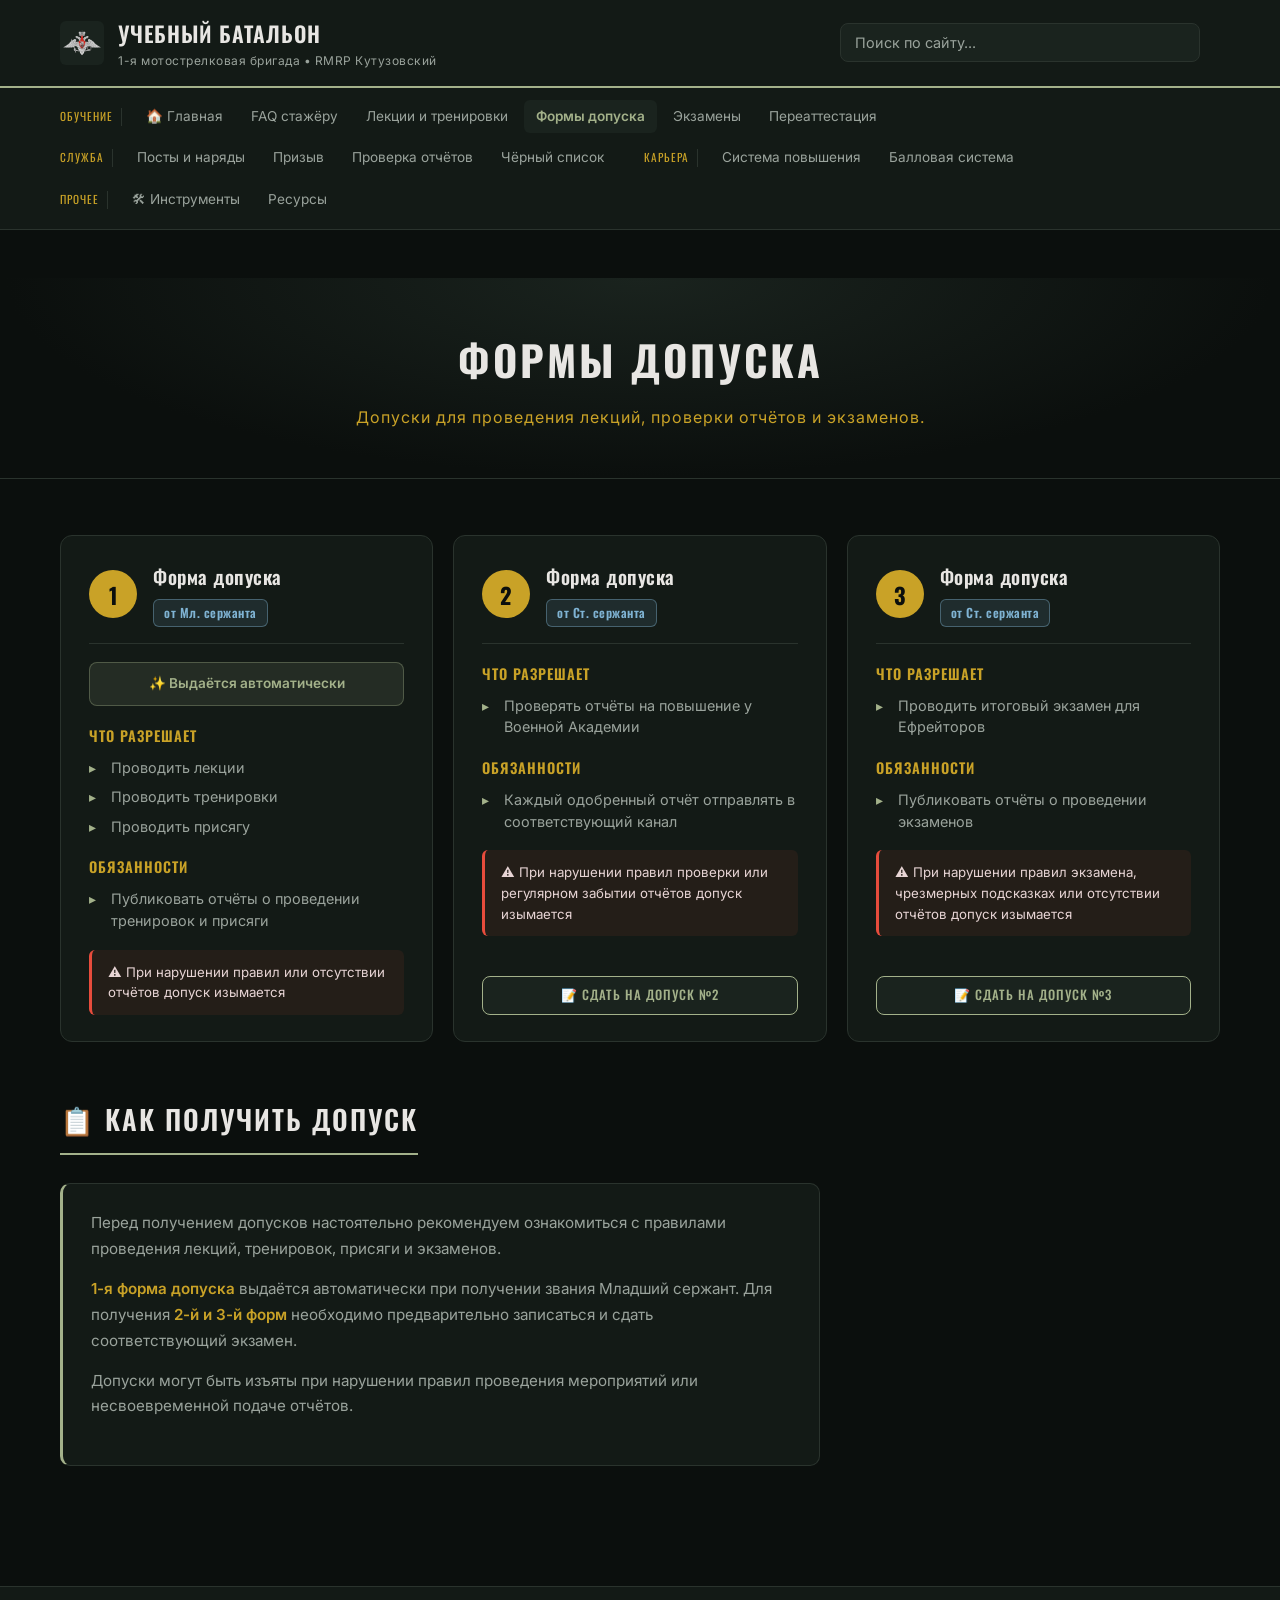
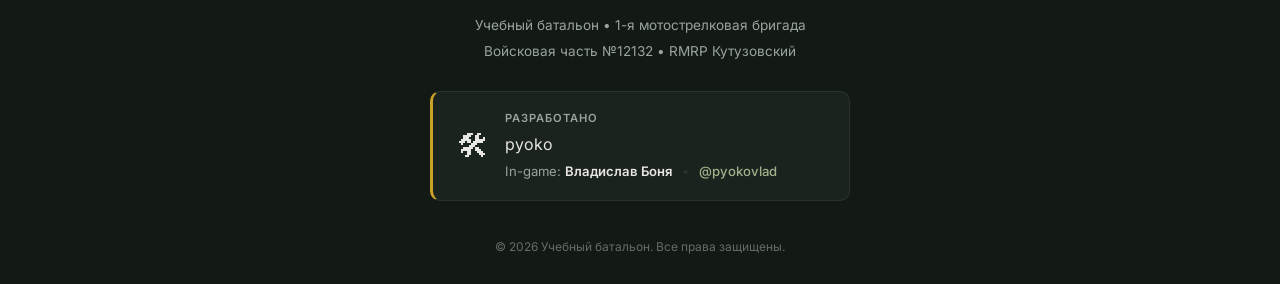
==== commit 275c54c1: "Update access.html" ====
--- a/access.html
+++ b/access.html
@@ -1,10 +1,23 @@
 <!DOCTYPE html>
 <html lang="ru">
 <head>
+    <!-- Yandex.Metrika counter -->
+<script type="text/javascript">
+    (function(m,e,t,r,i,k,a){
+        m[i]=m[i]||function(){(m[i].a=m[i].a||[]).push(arguments)};
+        m[i].l=1*new Date();
+        for (var j = 0; j < document.scripts.length; j++) {if (document.scripts[j].src === r) { return; }}
+        k=e.createElement(t),a=e.getElementsByTagName(t)[0],k.async=1,k.src=r,a.parentNode.insertBefore(k,a)
+    })(window, document,'script','https://mc.yandex.ru/metrika/tag.js?id=111575580', 'ym');
+
+    ym(111575580, 'init', {ssr:true, webvisor:true, clickmap:true, ecommerce:"dataLayer", referrer: document.referrer, url: location.href, accurateTrackBounce:true, trackLinks:true});
+</script>
+<noscript><div><img src="https://mc.yandex.ru/watch/111575580" style="position:absolute; left:-9999px;" alt="" /></div></noscript>
+<!-- /Yandex.Metrika counter -->
     <meta charset="UTF-8">
     <meta name="viewport" content="width=device-width, initial-scale=1.0">
     <title>Формы допуска | Учебный батальон</title>
-
+    <link rel="icon" href="img/logo.png" type="image/png">
     <link rel="preconnect" href="https://fonts.googleapis.com">
     <link rel="preconnect" href="https://fonts.gstatic.com" crossorigin>
     <link href="https://fonts.googleapis.com/css2?family=Oswald:wght@400;500;600;700&family=Inter:wght@400;500;600;700&display=swap" rel="stylesheet">
@@ -233,7 +246,7 @@
                     <div class="footer__developer-meta">
                         <span>In-game: <strong>Владислав Боня</strong></span>
                         <span class="footer__developer-divider">•</span>
-                        <a href="#" target="_blank" class="footer__developer-contact">@pyokovlad</a>
+                        <a href="https://discord.com/users/pyokovlad" target="_blank" class="footer__developer-contact">@pyokovlad</a>
                     </div>
                 </div>
             </div>
@@ -243,4 +256,4 @@
 
     <script src="js/script.js"></script>
 </body>
-</html>+</html>
--- a/css/style.css
+++ b/css/style.css
@@ -92,11 +92,12 @@
 }
 
 .brand__logo {
-    width: 52px;
-    height: 52px;
-    border-radius: 8px;
+    width: 44px;
+    height: 44px;
+    border-radius: 6px;
     background: var(--bg-elevated);
-    object-fit: cover;
+    object-fit: contain;   
+    padding: 3px;          
 }
 
 .brand__text {
@@ -3365,4 +3366,4 @@
         display: block;
         width: 100%;
     }
-}+}
